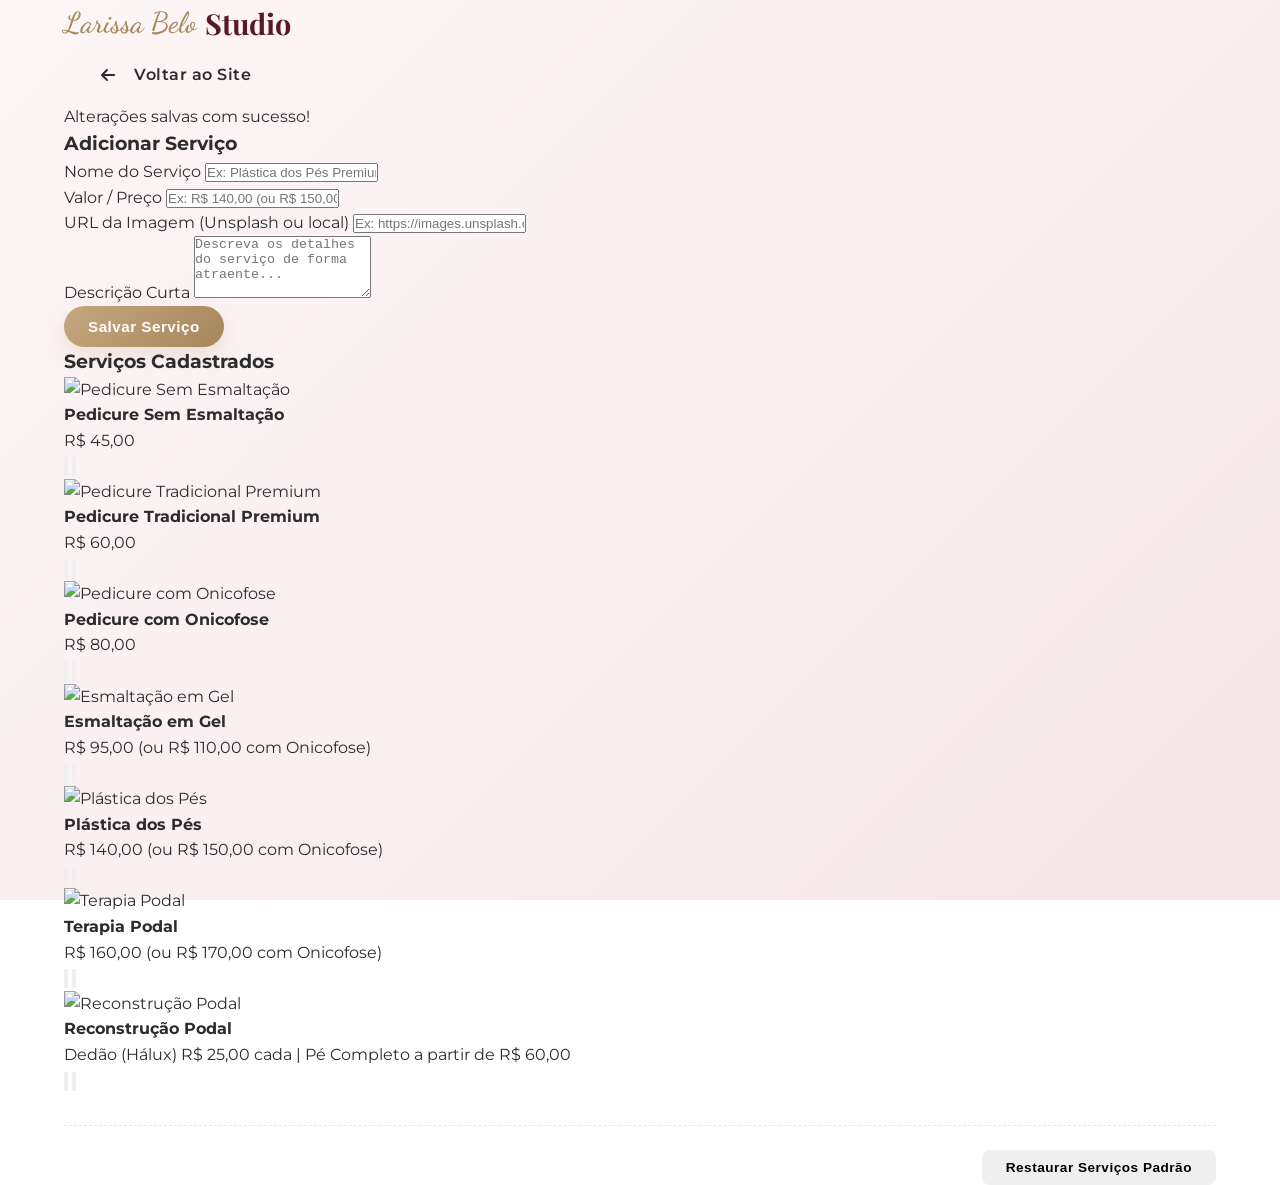
==== dashboard.html @ cc556567 "Rebranding: Change brand name from Esmalteria Janaína Barbosa to Larissa Belo Studio" ====
<!DOCTYPE html>
<html lang="pt-BR">
<head>
  <meta charset="UTF-8">
  <meta name="viewport" content="width=device-width, initial-scale=1.0">
  <title>Painel Administrativo | Larissa Belo Studio</title>
  
  <!-- CSS Link -->
  <link rel="stylesheet" href="style.css">
</head>
<body class="admin-page">

  <div class="container">
    <!-- Header Admin -->
    <header style="position: absolute; background: transparent; box-shadow: none; border: none; backdrop-filter: none;">
      <!-- Hidden logo and hamburger details since we are styling the admin-header container directly on the page grid -->
    </header>

    <div class="admin-header">
      <div class="logo" style="font-size: 1.8rem;">
        <span>Larissa Belo</span> Studio
      </div>
      <a href="index.html" class="btn btn-secondary">
        <!-- Back Icon SVG -->
        <svg xmlns="http://www.w3.org/2000/svg" viewBox="0 0 448 512" style="width: 16px; height: 16px; margin-right: 8px; fill: currentColor;">
          <path d="M9.4 233.4c-12.5 12.5-12.5 32.8 0 45.3l160 160c12.5 12.5 32.8 12.5 45.3 0s12.5-32.8 0-45.3L109.2 288H416c17.7 0 32-14.3 32-32s-14.3-32-32-32H109.2L214.6 118.6c12.5-12.5 12.5-32.8 0-45.3s-32.8-12.5-45.3 0l-160 160z"/>
        </svg>
        Voltar ao Site
      </a>
    </div>

    <!-- Alert Success Notification -->
    <div id="alertSuccess" class="alert alert-success">
      Alterações salvas com sucesso!
    </div>

    <!-- Admin Content Grid -->
    <div class="admin-grid">
      
      <!-- Left Column: Add/Edit Form -->
      <div class="admin-card">
        <h3 id="formTitle" class="admin-card-title">Adicionar Serviço</h3>
        
        <form id="serviceForm">
          <!-- Hidden ID for edit mode -->
          <input type="hidden" id="serviceId">
          
          <div class="form-group">
            <label for="serviceTitle">Nome do Serviço</label>
            <input type="text" id="serviceTitle" class="form-control" placeholder="Ex: Plástica dos Pés Premium" required>
          </div>
          
          <div class="form-group">
            <label for="servicePrice">Valor / Preço</label>
            <input type="text" id="servicePrice" class="form-control" placeholder="Ex: R$ 140,00 (ou R$ 150,00 com Onicofose)" required>
          </div>
          
          <div class="form-group">
            <label for="serviceImage">URL da Imagem (Unsplash ou local)</label>
            <input type="url" id="serviceImage" class="form-control" placeholder="Ex: https://images.unsplash.com/photo-..." required>
          </div>
          
          <div class="form-group">
            <label for="serviceDesc">Descrição Curta</label>
            <textarea id="serviceDesc" class="form-control" rows="4" placeholder="Descreva os detalhes do serviço de forma atraente..." required></textarea>
          </div>
          
          <div class="form-actions">
            <button type="submit" class="btn btn-gold" style="flex: 1; padding: 12px 24px; font-size: 0.95rem;">Salvar Serviço</button>
            <button type="button" id="btnCancelEdit" class="btn btn-secondary" style="display: none; padding: 12px 20px; font-size: 0.95rem;">Cancelar</button>
          </div>
        </form>
      </div>

      <!-- Right Column: Services List -->
      <div class="admin-card">
        <h3 class="admin-card-title">Serviços Cadastrados</h3>
        
        <div id="adminServicesList" class="services-list">
          <!-- Os itens de serviços cadastrados serão renderizados via JS -->
        </div>

        <div style="margin-top: 32px; padding-top: 24px; border-top: 1px dashed rgba(197, 168, 128, 0.3); text-align: right;">
          <button type="button" id="btnRestoreDefaults" class="btn btn-danger-outline" style="padding: 10px 24px; font-size: 0.85rem; border-radius: var(--radius-sm);">
            Restaurar Serviços Padrão
          </button>
        </div>
      </div>

    </div>
  </div>

  <!-- CRUD Control Script -->
  <script>
    // Initial Fallback Default Services
    const DEFAULT_SERVICES = [
      {
        id: "pedicure-sem-esmalte",
        title: "Pedicure Sem Esmaltação",
        desc: "Cutilagem simples, remoção cuidadosa do excesso de cutículas e higienização profunda. Ideal para quem busca um aspecto limpo, saudável e extremamente natural.",
        price: "R$ 45,00",
        image: "https://images.unsplash.com/photo-1544816155-12df9643f363?q=80&w=500&auto=format&fit=crop"
      },
      {
        id: "pedicure-tradicional",
        title: "Pedicure Tradicional Premium",
        desc: "Procedimento completo de autocuidado. Inclui cutilagem russa, detox da lâmina ungueal, polimento sutil, esmaltação perfeita e hidratação profunda.",
        price: "R$ 60,00",
        image: "https://images.unsplash.com/photo-1522337360788-8b13dee7a37e?q=80&w=500&auto=format&fit=crop"
      },
      {
        id: "pedicure-onicofose",
        title: "Pedicure com Onicofose",
        desc: "Alívio imediato para excesso de pele nas laterais das unhas, sensibilidade e dor. Cuidados profundos, higienização rigorosa, hidratação e massagem relaxante no massageador de pés (10 a 15 min). Duração de 1h40 a 2h.",
        price: "R$ 80,00",
        image: "https://images.unsplash.com/photo-1600334089648-b0d9d3028eb2?q=80&w=500&auto=format&fit=crop"
      },
      {
        id: "esmaltacao-gel",
        title: "Esmaltação em Gel",
        desc: "Esmaltação moderna com secagem em cabine LED. Proporciona brilho espelhado intenso e durabilidade incrível. Manutenção recomendada em até 30 dias.",
        price: "R$ 95,00 (ou R$ 110,00 com Onicofose)",
        image: "https://images.unsplash.com/photo-1519699047748-de8e457a634e?q=80&w=500&auto=format&fit=crop"
      },
      {
        id: "plastica-pes",
        title: "Plástica dos Pés",
        desc: "Saúde, renovação celular e alívio completo. Conta com isolamento plantar, remoção indolor de calosidades acumuladas, lixamento elétrico preciso, aplicação de parafina fria e massagem relaxante com massageador.",
        price: "R$ 140,00 (ou R$ 150,00 com Onicofose)",
        image: "https://images.unsplash.com/photo-1519699047748-de8e457a634e?q=80&w=500&auto=format&fit=crop"
      },
      {
        id: "terapia-podal",
        title: "Terapia Podal",
        desc: "Tratamento ultra-profundo ideal para pés com rachaduras, ressecamento severo ou cansaço acumulado. Aplicação de emoliente especial, lixamento, hidromassagem morna enriquecida com rosas e sais minerais, finalizado com massageador de pés.",
        price: "R$ 160,00 (ou R$ 170,00 com Onicofose)",
        image: "https://images.unsplash.com/photo-1519699047748-de8e457a634e?q=80&w=500&auto=format&fit=crop"
      },
      {
        id: "reconstrucao-podal",
        title: "Reconstrução Podal",
        desc: "Técnica restauradora de unhas com quebras profundas, deformidades ou fragilidades extremas. Utiliza tips podal de alta tecnologia ou molde F1 para reconstruir a ungueal com naturalidade. *Valor adicional ao procedimento base.*",
        price: "Dedão (Hálux) R$ 25,00 cada | Pé Completo a partir de R$ 60,00",
        image: "https://images.unsplash.com/photo-1522337360788-8b13dee7a37e?q=80&w=500&auto=format&fit=crop"
      }
    ];

    document.addEventListener('DOMContentLoaded', () => {
      const serviceForm = document.getElementById('serviceForm');
      const serviceIdInput = document.getElementById('serviceId');
      const serviceTitleInput = document.getElementById('serviceTitle');
      const servicePriceInput = document.getElementById('servicePrice');
      const serviceImageInput = document.getElementById('serviceImage');
      const serviceDescInput = document.getElementById('serviceDesc');
      const formTitle = document.getElementById('formTitle');
      const btnCancelEdit = document.getElementById('btnCancelEdit');
      const btnRestoreDefaults = document.getElementById('btnRestoreDefaults');
      const alertSuccess = document.getElementById('alertSuccess');
      const adminServicesList = document.getElementById('adminServicesList');

      // Helper function to show alert
      const showAlert = (message) => {
        alertSuccess.innerText = message;
        alertSuccess.style.display = 'block';
        setTimeout(() => {
          alertSuccess.style.display = 'none';
        }, 3000);
      };

      // Retrieve services from localStorage
      const getServices = () => {
        if (!localStorage.getItem('esmalteria_services')) {
          localStorage.setItem('esmalteria_services', JSON.stringify(DEFAULT_SERVICES));
        }
        return JSON.parse(localStorage.getItem('esmalteria_services'));
      };

      // Save services to localStorage
      const saveServices = (services) => {
        localStorage.setItem('esmalteria_services', JSON.stringify(services));
      };

      // Reset Form State
      const resetForm = () => {
        serviceForm.reset();
        serviceIdInput.value = '';
        formTitle.innerText = 'Adicionar Serviço';
        btnCancelEdit.style.display = 'none';
      };

      // Render Admin list view
      const renderServices = () => {
        const services = getServices();
        adminServicesList.innerHTML = '';

        if (services.length === 0) {
          adminServicesList.innerHTML = '<p style="text-align: center; color: var(--text-muted); font-size: 0.95rem; padding: 24px 0;">Nenhum serviço cadastrado.</p>';
          return;
        }

        services.forEach(service => {
          const item = document.createElement('div');
          item.className = 'admin-service-item';
          item.innerHTML = `
            <img src="${service.image || 'https://images.unsplash.com/photo-1519699047748-de8e457a634e?q=80&w=500&auto=format&fit=crop'}" alt="${service.title}" class="admin-service-img">
            <div class="admin-service-info">
              <h4 class="admin-service-name">${service.title}</h4>
              <p class="admin-service-price">${service.price}</p>
            </div>
            <div class="admin-service-actions">
              <button class="btn-action btn-action-edit" data-id="${service.id}" title="Editar">
                <!-- Pencil SVG Icon -->
                <svg xmlns="http://www.w3.org/2000/svg" viewBox="0 0 512 512">
                  <path d="M471.6 21.7c-21.9-21.9-57.3-21.9-79.2 0L362.3 51.7l97.9 97.9 30.1-30.1c21.9-21.9 21.9-57.3 0-79.2L471.6 21.7zm-299.2 220c-6.1 6.1-10.8 13.6-13.5 21.9l-29.6 88.8c-2.9 8.6-.6 18.1 5.8 24.6s15.9 8.7 24.6 5.8l88.8-29.6c8.2-2.7 15.7-7.4 21.9-13.5L437.7 172.3 339.7 74.3 172.4 241.7zM96 64C43 64 0 107 0 160V416c0 53 43 96 96 96H352c53 0 96-43 96-96V320c0-17.7-14.3-32-32-32s-32 14.3-32 32v96c0 17.7-14.3 32-32 32H96c-17.7 0-32-14.3-32-32V160c0-17.7 14.3-32 32-32h96c17.7 0 32-14.3 32-32s-14.3-32-32-32H96z"/>
                </svg>
              </button>
              <button class="btn-action btn-action-delete" data-id="${service.id}" title="Excluir">
                <!-- Trash SVG Icon -->
                <svg xmlns="http://www.w3.org/2000/svg" viewBox="0 0 448 512">
                  <path d="M135.2 17.7L128 32H32C14.3 32 0 46.3 0 64S14.3 96 32 96H416c17.7 0 32-14.3 32-32s-14.3-32-32-32H320l-7.2-14.3C307.4 6.8 296.3 0 284.2 0H163.8c-12.1 0-23.2 6.8-28.6 17.7zM416 128H32L53.7 462.2c1.6 25.3 22.6 45.8 47.9 45.8H346.4c25.3 0 46.3-20.5 47.9-45.8L416 128z"/>
                </svg>
              </button>
            </div>
          `;
          adminServicesList.appendChild(item);
        });

        // Attach edit button listeners
        document.querySelectorAll('.btn-action-edit').forEach(btn => {
          btn.addEventListener('click', (e) => {
            const id = btn.getAttribute('data-id');
            const services = getServices();
            const service = services.find(s => s.id === id);

            if (service) {
              serviceIdInput.value = service.id;
              serviceTitleInput.value = service.title;
              servicePriceInput.value = service.price;
              serviceImageInput.value = service.image;
              serviceDescInput.value = service.desc;

              formTitle.innerText = 'Editar Serviço';
              btnCancelEdit.style.display = 'block';
              window.scrollTo({ top: 0, behavior: 'smooth' });
            }
          });
        });

        // Attach delete button listeners
        document.querySelectorAll('.btn-action-delete').forEach(btn => {
          btn.addEventListener('click', () => {
            const id = btn.getAttribute('data-id');
            const services = getServices();
            const service = services.find(s => s.id === id);

            if (service && confirm(`Deseja realmente excluir o serviço "${service.title}"?`)) {
              const updatedServices = services.filter(s => s.id !== id);
              saveServices(updatedServices);
              renderServices();
              showAlert('Serviço excluído com sucesso!');
              resetForm();
            }
          });
        });
      };

      // Form Submission (Add or Edit)
      serviceForm.addEventListener('submit', (e) => {
        e.preventDefault();

        const id = serviceIdInput.value;
        const title = serviceTitleInput.value.trim();
        const price = servicePriceInput.value.trim();
        const image = serviceImageInput.value.trim();
        const desc = serviceDescInput.value.trim();

        const services = getServices();

        if (id) {
          // Edit Mode
          const index = services.findIndex(s => s.id === id);
          if (index !== -1) {
            services[index] = { id, title, price, image, desc };
            saveServices(services);
            showAlert('Serviço atualizado com sucesso!');
          }
        } else {
          // Add Mode
          const newId = 'service-' + Date.now();
          services.push({ id: newId, title, price, image, desc });
          saveServices(services);
          showAlert('Novo serviço adicionado com sucesso!');
        }

        resetForm();
        renderServices();
      });

      // Cancel Edit mode
      btnCancelEdit.addEventListener('click', resetForm);

      // Restore Defaults
      btnRestoreDefaults.addEventListener('click', () => {
        if (confirm('Deseja realmente restaurar os 7 serviços originais? Isso apagará as alterações personalizadas.')) {
          localStorage.setItem('esmalteria_services', JSON.stringify(DEFAULT_SERVICES));
          renderServices();
          resetForm();
          showAlert('Serviços padrão restaurados com sucesso!');
        }
      });

      // Initial Render
      renderServices();
    });
  </script>
</body>
</html>
---- style.css ----
@import url('https://fonts.googleapis.com/css2?family=Dancing+Script:wght@500;700&family=Montserrat:wght@300;400;500;600;700&family=Playfair+Display:ital,wght@0,400;0,600;0,700;1,400&display=swap');

:root {
  /* Color Palette */
  --bg-gradient: linear-gradient(135deg, #FDF6F6 0%, #FAF0F2 40%, #F5E6E8 100%);
  --bg-soft-pink: #FDF6F6;
  --bg-card: #FFFFFF;
  --accent-gold: #C5A880;
  --accent-gold-dark: #A6865A;
  --accent-gold-light: #E8DDCE;
  --text-marsala: #5A1827;
  --text-marsala-light: #7E243A;
  --text-dark: #2C2C2C;
  --text-muted: #666666;
  
  /* Font Families */
  --font-cursive: 'Dancing Script', cursive;
  --font-title: 'Playfair Display', serif;
  --font-body: 'Montserrat', sans-serif;
  
  /* Layout & Shadows */
  --shadow-light: 0 8px 32px 0 rgba(90, 24, 39, 0.04);
  --shadow-medium: 0 16px 40px 0 rgba(90, 24, 39, 0.08);
  --shadow-gold: 0 8px 20px 0 rgba(197, 168, 128, 0.25);
  --shadow-marsala: 0 8px 25px 0 rgba(90, 24, 39, 0.2);
  --border-glass: rgba(255, 255, 255, 0.4);
  --border-gold: 1px solid rgba(197, 168, 128, 0.3);
  
  /* Border Radii */
  --radius-sm: 8px;
  --radius-md: 16px;
  --radius-lg: 24px;
  --radius-full: 9999px;
  
  /* Transitions */
  --transition-smooth: all 0.4s cubic-bezier(0.25, 1, 0.5, 1);
  --transition-bounce: all 0.5s cubic-bezier(0.175, 0.885, 0.32, 1.275);
}

/* Base Styles */
* {
  margin: 0;
  padding: 0;
  box-sizing: border-box;
}

html {
  scroll-behavior: smooth;
  font-size: 16px;
}

body {
  font-family: var(--font-body);
  background: var(--bg-gradient);
  background-attachment: fixed;
  color: var(--text-dark);
  line-height: 1.6;
  overflow-x: hidden;
  position: relative;
}

/* Custom Scrollbar */
::-webkit-scrollbar {
  width: 10px;
}
::-webkit-scrollbar-track {
  background: var(--bg-soft-pink);
}
::-webkit-scrollbar-thumb {
  background: var(--accent-gold-light);
  border-radius: var(--radius-full);
  border: 2px solid var(--bg-soft-pink);
}
::-webkit-scrollbar-thumb:hover {
  background: var(--accent-gold);
}

a {
  text-decoration: none;
  color: inherit;
  transition: var(--transition-smooth);
}

img {
  max-width: 100%;
  height: auto;
  display: block;
}

/* Layout Utilities */
.container {
  width: 100%;
  max-width: 1200px;
  margin: 0 auto;
  padding: 0 24px;
}

section {
  padding: 80px 0;
  position: relative;
}

/* Section Header Styles */
.section-header {
  text-align: center;
  margin-bottom: 50px;
}

.section-subtitle {
  font-family: var(--font-cursive);
  font-size: 2rem;
  color: var(--accent-gold-dark);
  display: block;
  margin-bottom: 8px;
  font-weight: 700;
}

.section-title {
  font-family: var(--font-title);
  font-size: 2.25rem;
  color: var(--text-marsala);
  font-weight: 700;
  position: relative;
  display: inline-block;
  padding-bottom: 12px;
}

.section-title::after {
  content: '';
  position: absolute;
  bottom: 0;
  left: 50%;
  transform: translateX(-50%);
  width: 60px;
  height: 2px;
  background-color: var(--accent-gold);
}

/* Buttons */
.btn {
  display: inline-flex;
  align-items: center;
  justify-content: center;
  gap: 10px;
  padding: 16px 36px;
  border-radius: var(--radius-full);
  font-weight: 600;
  font-size: 1rem;
  letter-spacing: 0.5px;
  border: none;
  cursor: pointer;
  transition: var(--transition-bounce);
}

.btn-primary {
  background: linear-gradient(135deg, var(--text-marsala) 0%, var(--text-marsala-light) 100%);
  color: var(--white-glass);
  box-shadow: var(--shadow-marsala);
  border: 1px solid rgba(255, 255, 255, 0.1);
}

.btn-primary:hover {
  transform: translateY(-4px);
  box-shadow: 0 12px 30px rgba(90, 24, 39, 0.35);
  color: #FFFFFF;
}

.btn-primary:active {
  transform: translateY(-1px);
}

.btn-gold {
  background: linear-gradient(135deg, var(--accent-gold) 0%, var(--accent-gold-dark) 100%);
  color: #FFFFFF;
  box-shadow: var(--shadow-gold);
}

.btn-gold:hover {
  transform: translateY(-4px);
  box-shadow: 0 12px 25px rgba(197, 168, 128, 0.4);
}

.btn-gold:active {
  transform: translateY(-1px);
}

.btn svg {
  width: 20px;
  height: 20px;
  fill: currentColor;
}

/* Header & Navbar */
header {
  position: fixed;
  top: 0;
  left: 0;
  width: 100%;
  z-index: 1000;
  background: rgba(253, 246, 246, 0.8);
  backdrop-filter: blur(12px);
  -webkit-backdrop-filter: blur(12px);
  border-bottom: 1px solid rgba(255, 255, 255, 0.2);
  box-shadow: var(--shadow-light);
  transition: var(--transition-smooth);
}

header.scrolled {
  padding: 12px 0;
  background: rgba(253, 246, 246, 0.95);
}

.nav-wrapper {
  display: flex;
  justify-content: space-between;
  align-items: center;
  height: 80px;
  transition: var(--transition-smooth);
}

header.scrolled .nav-wrapper {
  height: 60px;
}

.logo {
  font-family: var(--font-title);
  font-size: 1.5rem;
  font-weight: 700;
  color: var(--text-marsala);
  display: flex;
  align-items: center;
  gap: 8px;
}

.logo span {
  font-family: var(--font-cursive);
  color: var(--accent-gold-dark);
  font-size: 1.8rem;
  font-weight: 500;
}

.nav-links {
  display: flex;
  gap: 32px;
  list-style: none;
}

.nav-links a {
  font-size: 0.95rem;
  font-weight: 500;
  color: var(--text-dark);
  position: relative;
  padding: 8px 0;
}

.nav-links a::after {
  content: '';
  position: absolute;
  bottom: 0;
  left: 0;
  width: 0;
  height: 2px;
  background-color: var(--accent-gold);
  transition: var(--transition-smooth);
}

.nav-links a:hover {
  color: var(--text-marsala);
}

.nav-links a:hover::after {
  width: 100%;
}

.menu-toggle {
  display: none;
  background: none;
  border: none;
  cursor: pointer;
  padding: 8px;
}

.menu-toggle span {
  display: block;
  width: 25px;
  height: 3px;
  background-color: var(--text-marsala);
  margin: 5px 0;
  transition: var(--transition-smooth);
  border-radius: 3px;
}

/* Hero Section */
.hero {
  padding: 160px 0 100px 0;
  min-height: 100vh;
  display: flex;
  align-items: center;
  background: radial-gradient(circle at 10% 20%, rgba(253, 246, 246, 0.4) 0%, rgba(245, 230, 232, 0.2) 90%);
}

.hero-grid {
  display: grid;
  grid-template-columns: 1.2fr 0.8fr;
  gap: 48px;
  align-items: center;
}

.hero-content {
  z-index: 2;
}

.hero-welcome {
  font-family: var(--font-cursive);
  font-size: 2.2rem;
  color: var(--accent-gold-dark);
  margin-bottom: 12px;
  display: block;
  animation: fadeInDown 1s ease;
}

.hero-title {
  font-family: var(--font-title);
  font-size: 3rem;
  line-height: 1.2;
  color: var(--text-marsala);
  margin-bottom: 24px;
  font-weight: 700;
  animation: fadeInLeft 1s ease 0.2s both;
}

.hero-subtitle {
  font-size: 1.15rem;
  color: var(--text-dark);
  margin-bottom: 40px;
  max-width: 550px;
  font-weight: 400;
  line-height: 1.7;
  animation: fadeInLeft 1s ease 0.4s both;
}

.hero-cta {
  display: flex;
  align-items: center;
  gap: 16px;
  animation: fadeInUp 1s ease 0.6s both;
}

.hero-image-wrapper {
  position: relative;
  display: flex;
  justify-content: center;
  animation: fadeInRight 1.2s ease 0.4s both;
}

.hero-image-frame {
  position: relative;
  width: 320px;
  height: 420px;
  border-radius: 160px 160px 24px 24px;
  padding: 12px;
  background: linear-gradient(135deg, var(--accent-gold-light) 0%, var(--accent-gold) 100%);
  box-shadow: var(--shadow-medium);
  z-index: 1;
}

.hero-image-frame::before {
  content: '';
  position: absolute;
  top: -12px;
  left: -12px;
  right: -12px;
  bottom: -12px;
  border: 1px solid var(--accent-gold);
  border-radius: 172px 172px 36px 36px;
  opacity: 0.5;
  pointer-events: none;
}

.hero-image-frame img {
  width: 100%;
  height: 100%;
  object-fit: cover;
  border-radius: 148px 148px 16px 16px;
}

.hero-badge {
  position: absolute;
  bottom: 30px;
  left: -30px;
  background: var(--white-glass);
  backdrop-filter: blur(8px);
  -webkit-backdrop-filter: blur(8px);
  border: var(--border-gold);
  padding: 16px 24px;
  border-radius: var(--radius-md);
  box-shadow: var(--shadow-light);
  display: flex;
  align-items: center;
  gap: 12px;
  z-index: 2;
}

.hero-badge-icon {
  background: var(--text-marsala);
  width: 40px;
  height: 40px;
  border-radius: 50%;
  display: flex;
  align-items: center;
  justify-content: center;
  color: #FFFFFF;
}

.hero-badge-icon svg {
  width: 20px;
  height: 20px;
  fill: currentColor;
}

.hero-badge-text h4 {
  font-family: var(--font-title);
  color: var(--text-marsala);
  font-size: 1rem;
}

.hero-badge-text p {
  font-size: 0.8rem;
  color: var(--text-muted);
}

/* Sobre Mim */
.about {
  background: linear-gradient(to bottom, transparent, rgba(250, 240, 242, 0.4), transparent);
}

.about-grid {
  display: grid;
  grid-template-columns: 0.9fr 1.1fr;
  gap: 60px;
  align-items: center;
}

.about-image-wrapper {
  position: relative;
  display: flex;
  justify-content: center;
}

.about-image-frame {
  width: 320px;
  height: 420px;
  position: relative;
  border-radius: var(--radius-md);
  overflow: hidden;
  box-shadow: var(--shadow-medium);
}

.about-image-frame img {
  width: 100%;
  height: 100%;
  object-fit: cover;
}

.about-image-border {
  position: absolute;
  top: 20px;
  left: -20px;
  width: 320px;
  height: 420px;
  border: 2px solid var(--accent-gold);
  border-radius: var(--radius-md);
  z-index: -1;
  pointer-events: none;
  transition: var(--transition-smooth);
}

.about-image-wrapper:hover .about-image-border {
  transform: translate(8px, -8px);
}

.about-title {
  font-family: var(--font-title);
  font-size: 2.25rem;
  color: var(--text-marsala);
  margin-bottom: 24px;
}

.about-text {
  font-size: 1.05rem;
  line-height: 1.8;
  color: var(--text-dark);
  margin-bottom: 30px;
}

.about-highlights {
  display: grid;
  grid-template-columns: 1fr 1fr;
  gap: 20px;
}

.about-hl-item {
  display: flex;
  align-items: center;
  gap: 12px;
}

.about-hl-icon {
  width: 44px;
  height: 44px;
  border-radius: 50%;
  background: var(--bg-soft-pink);
  border: var(--border-gold);
  display: flex;
  align-items: center;
  justify-content: center;
  color: var(--text-marsala);
}

.about-hl-icon svg {
  width: 20px;
  height: 20px;
  fill: currentColor;
}

.about-hl-text h4 {
  font-size: 0.95rem;
  font-weight: 600;
  color: var(--text-dark);
}

.about-hl-text p {
  font-size: 0.8rem;
  color: var(--text-muted);
}

/* Differential (Detox) */
.differential {
  padding: 60px 0;
}

.detox-banner {
  background: linear-gradient(135deg, #FAF0F2 0%, #FFFFFF 100%);
  border-radius: var(--radius-lg);
  border: var(--border-gold);
  box-shadow: var(--shadow-medium);
  padding: 60px 80px;
  display: grid;
  grid-template-columns: 1.2fr 0.8fr;
  gap: 40px;
  align-items: center;
  position: relative;
  overflow: hidden;
}

.detox-banner::before {
  content: '';
  position: absolute;
  top: -50%;
  right: -20%;
  width: 300px;
  height: 300px;
  border-radius: 50%;
  background: radial-gradient(circle, rgba(197, 168, 128, 0.15) 0%, transparent 70%);
  pointer-events: none;
}

.detox-badge {
  background: linear-gradient(135deg, var(--text-marsala) 0%, var(--text-marsala-light) 100%);
  color: #FFFFFF;
  padding: 8px 16px;
  border-radius: var(--radius-full);
  font-size: 0.8rem;
  font-weight: 700;
  text-transform: uppercase;
  letter-spacing: 1px;
  display: inline-block;
  margin-bottom: 20px;
  box-shadow: 0 4px 10px rgba(90, 24, 39, 0.15);
}

.detox-title {
  font-family: var(--font-title);
  font-size: 2.5rem;
  color: var(--text-marsala);
  margin-bottom: 16px;
  font-weight: 700;
}

.detox-desc {
  font-size: 1.1rem;
  line-height: 1.8;
  color: var(--text-dark);
}

.detox-benefits {
  list-style: none;
  display: flex;
  flex-direction: column;
  gap: 16px;
}

.detox-benefits li {
  display: flex;
  align-items: center;
  gap: 12px;
  font-size: 1rem;
  font-weight: 500;
  color: var(--text-dark);
}

.detox-benefits li svg {
  width: 20px;
  height: 20px;
  fill: var(--accent-gold-dark);
  flex-shrink: 0;
}

/* Services Section */
.services {
  background: linear-gradient(to bottom, transparent, rgba(250, 240, 242, 0.6), transparent);
}

.services-grid {
  display: grid;
  grid-template-columns: repeat(auto-fill, minmax(320px, 1fr));
  gap: 32px;
}

.service-card {
  background: var(--bg-card);
  border-radius: var(--radius-md);
  border: var(--border-gold);
  overflow: hidden;
  box-shadow: var(--shadow-light);
  transition: var(--transition-bounce);
  display: flex;
  flex-direction: column;
  height: 100%;
}

.service-card:hover {
  transform: translateY(-8px);
  box-shadow: var(--shadow-medium);
  border-color: var(--accent-gold);
}

.service-image {
  height: 220px;
  overflow: hidden;
  position: relative;
}

.service-image img {
  width: 100%;
  height: 100%;
  object-fit: cover;
  transition: var(--transition-smooth);
}

.service-card:hover .service-image img {
  transform: scale(1.08);
}

.service-content {
  padding: 24px;
  display: flex;
  flex-direction: column;
  flex-grow: 1;
}

.service-title {
  font-family: var(--font-title);
  font-size: 1.35rem;
  color: var(--text-marsala);
  margin-bottom: 12px;
  font-weight: 600;
}

.service-desc {
  font-size: 0.9rem;
  color: var(--text-muted);
  line-height: 1.6;
  margin-bottom: 24px;
  flex-grow: 1;
}

.service-price-row {
  display: flex;
  justify-content: space-between;
  align-items: center;
  border-top: 1px dashed rgba(197, 168, 128, 0.3);
  padding-top: 16px;
  margin-top: auto;
}

.service-price-label {
  font-size: 0.8rem;
  text-transform: uppercase;
  color: var(--text-muted);
  font-weight: 600;
  letter-spacing: 0.5px;
}

.service-price {
  font-family: var(--font-title);
  font-size: 1.5rem;
  color: var(--text-marsala);
  font-weight: 700;
}

/* Rules Section */
.rules {
  background: var(--bg-soft-pink);
}

.rules-wrapper {
  background: var(--bg-card);
  border-radius: var(--radius-lg);
  border: var(--border-gold);
  box-shadow: var(--shadow-medium);
  padding: 48px;
}

.rules-grid {
  display: grid;
  grid-template-columns: repeat(auto-fit, minmax(280px, 1fr));
  gap: 32px;
}

.rule-item {
  display: flex;
  gap: 16px;
  align-items: flex-start;
  padding: 16px;
  border-radius: var(--radius-sm);
  transition: var(--transition-smooth);
}

.rule-item:hover {
  background: rgba(250, 240, 242, 0.5);
}

.rule-icon {
  width: 48px;
  height: 48px;
  border-radius: 50%;
  background: rgba(90, 24, 39, 0.06);
  color: var(--text-marsala);
  display: flex;
  align-items: center;
  justify-content: center;
  flex-shrink: 0;
}

.rule-icon svg {
  width: 24px;
  height: 24px;
  fill: currentColor;
}

.rule-text h4 {
  font-family: var(--font-title);
  font-size: 1.15rem;
  color: var(--text-marsala);
  margin-bottom: 8px;
  font-weight: 600;
}

.rule-text p {
  font-size: 0.9rem;
  color: var(--text-muted);
  line-height: 1.6;
}

/* FAQ Section */
.faq {
  padding: 80px 0;
}

.faq-wrapper {
  max-width: 800px;
  margin: 0 auto;
  display: flex;
  flex-direction: column;
  gap: 16px;
}

.faq-item {
  background: var(--bg-card);
  border-radius: var(--radius-md);
  border: var(--border-gold);
  box-shadow: var(--shadow-light);
  overflow: hidden;
  transition: var(--transition-smooth);
}

.faq-header {
  padding: 24px;
  display: flex;
  justify-content: space-between;
  align-items: center;
  cursor: pointer;
  user-select: none;
}

.faq-header h4 {
  font-family: var(--font-title);
  font-size: 1.15rem;
  color: var(--text-marsala);
  font-weight: 600;
}

.faq-toggle-icon {
  width: 32px;
  height: 32px;
  border-radius: 50%;
  background: var(--bg-soft-pink);
  color: var(--text-marsala);
  display: flex;
  align-items: center;
  justify-content: center;
  transition: var(--transition-smooth);
}

.faq-toggle-icon svg {
  width: 16px;
  height: 16px;
  fill: currentColor;
  transform: rotate(0deg);
  transition: var(--transition-smooth);
}

.faq-item.active {
  border-color: var(--accent-gold);
  box-shadow: var(--shadow-medium);
}

.faq-item.active .faq-toggle-icon {
  background: var(--text-marsala);
  color: #FFFFFF;
}

.faq-item.active .faq-toggle-icon svg {
  transform: rotate(180deg);
}

.faq-content {
  max-height: 0;
  opacity: 0;
  overflow: hidden;
  transition: max-height 0.4s ease-out, opacity 0.3s ease;
  padding: 0 24px;
}

.faq-item.active .faq-content {
  max-height: 500px; /* arbitrary high value for smooth animation */
  opacity: 1;
  padding-bottom: 24px;
}

.faq-content p {
  font-size: 0.95rem;
  color: var(--text-dark);
  line-height: 1.7;
  border-top: 1px dashed rgba(197, 168, 128, 0.25);
  padding-top: 16px;
}

/* Footer Section */
footer {
  background: linear-gradient(to bottom, #FAF0F2 0%, #F5E6E8 100%);
  padding: 80px 0 40px 0;
  border-top: var(--border-gold);
}

.footer-content {
  text-align: center;
  max-width: 600px;
  margin: 0 auto;
}

.footer-logo {
  font-family: var(--font-title);
  font-size: 2rem;
  font-weight: 700;
  color: var(--text-marsala);
  margin-bottom: 16px;
}

.footer-logo span {
  font-family: var(--font-cursive);
  color: var(--accent-gold-dark);
  font-size: 2.2rem;
}

.footer-quote {
  font-family: var(--font-cursive);
  font-size: 1.8rem;
  color: var(--text-marsala);
  font-weight: 500;
  margin-bottom: 32px;
}

.footer-cta-wrapper {
  margin-bottom: 48px;
}

.footer-cta-wrapper .btn {
  font-size: 1.1rem;
  padding: 18px 48px;
}

.footer-socials {
  display: flex;
  justify-content: center;
  gap: 20px;
  margin-bottom: 40px;
}

.social-link {
  width: 48px;
  height: 48px;
  border-radius: 50%;
  background: #FFFFFF;
  border: var(--border-gold);
  color: var(--text-marsala);
  display: flex;
  align-items: center;
  justify-content: center;
  box-shadow: var(--shadow-light);
  transition: var(--transition-bounce);
}

.social-link:hover {
  background: var(--text-marsala);
  color: #FFFFFF;
  transform: translateY(-4px);
  box-shadow: var(--shadow-marsala);
}

.social-link svg {
  width: 20px;
  height: 20px;
  fill: currentColor;
}

.footer-info {
  font-size: 0.85rem;
  color: var(--text-muted);
  display: flex;
  flex-direction: column;
  gap: 8px;
  border-top: 1px solid rgba(197, 168, 128, 0.25);
  padding-top: 32px;
}

/* Floating WhatsApp Button */
.whatsapp-float {
  position: fixed;
  bottom: 32px;
  right: 32px;
  background-color: #25D366;
  color: #FFFFFF;
  width: 60px;
  height: 60px;
  border-radius: 50%;
  display: flex;
  align-items: center;
  justify-content: center;
  box-shadow: 0 8px 30px rgba(37, 211, 102, 0.4);
  z-index: 999;
  transition: var(--transition-bounce);
  animation: pulse-green 2s infinite;
}

.whatsapp-float:hover {
  transform: scale(1.1) translateY(-4px);
  background-color: #20BA5A;
}

.whatsapp-float svg {
  width: 32px;
  height: 32px;
  fill: currentColor;
}

/* Scroll Reveal Animations */
.reveal {
  opacity: 0;
  transform: translateY(30px);
  transition: opacity 0.8s ease, transform 0.8s ease;
}

.reveal.active {
  opacity: 1;
  transform: translateY(0);
}

.delay-1 { transition-delay: 0.15s; }
.delay-2 { transition-delay: 0.3s; }
.delay-3 { transition-delay: 0.45s; }

/* Keyframe Animations */
@keyframes pulse-green {
  0% {
    box-shadow: 0 0 0 0 rgba(37, 211, 102, 0.7);
  }
  70% {
    box-shadow: 0 0 0 15px rgba(37, 211, 102, 0);
  }
  100% {
    box-shadow: 0 0 0 0 rgba(37, 211, 102, 0);
  }
}

@keyframes fadeInDown {
  from {
    opacity: 0;
    transform: translateY(-20px);
  }
  to {
    opacity: 1;
    transform: translateY(0);
  }
}

@keyframes fadeInLeft {
  from {
    opacity: 0;
    transform: translateX(-40px);
  }
  to {
    opacity: 1;
    transform: translateX(0);
  }
}

@keyframes fadeInRight {
  from {
    opacity: 0;
    transform: translateX(40px);
  }
  to {
    opacity: 1;
    transform: translateX(0);
  }
}

@keyframes fadeInUp {
  from {
    opacity: 0;
    transform: translateY(30px);
  }
  to {
    opacity: 1;
    transform: translateY(0);
  }
}

/* Mobile-First Responsive Styles (Media Queries) */

@media (max-width: 992px) {
  html {
    font-size: 15px;
  }
  
  .hero-grid {
    grid-template-columns: 1fr;
    gap: 40px;
    text-align: center;
  }
  
  .hero-content {
    display: flex;
    flex-direction: column;
    align-items: center;
  }
  
  .hero-subtitle {
    margin-left: auto;
    margin-right: auto;
  }
  
  .hero-cta {
    justify-content: center;
  }
  
  .hero-image-wrapper {
    order: -1;
  }
  
  .about-grid {
    grid-template-columns: 1fr;
    gap: 40px;
  }
  
  .about-image-wrapper {
    order: -1;
    margin-bottom: 20px;
  }
  
  .detox-banner {
    grid-template-columns: 1fr;
    padding: 40px;
    text-align: center;
  }
  
  .detox-benefits {
    align-items: center;
  }
}

@media (max-width: 768px) {
  section {
    padding: 60px 0;
  }
  
  .menu-toggle {
    display: block;
  }
  
  .nav-links {
    position: fixed;
    top: 80px;
    left: -100%;
    width: 100%;
    height: calc(100vh - 80px);
    background: rgba(253, 246, 246, 0.98);
    backdrop-filter: blur(16px);
    flex-direction: column;
    align-items: center;
    padding-top: 60px;
    gap: 40px;
    transition: var(--transition-smooth);
    z-index: 999;
    box-shadow: var(--shadow-medium);
  }
  
  header.scrolled .nav-links {
    top: 60px;
    height: calc(100vh - 60px);
  }
  
  .nav-links.active {
    left: 0;
  }
  
  /* Menu Hamburger Animation */
  .menu-toggle.active span:nth-child(1) {
    transform: rotate(-45deg) translate(-5px, 6px);
  }
  
  .menu-toggle.active span:nth-child(2) {
    opacity: 0;
  }
  
  .menu-toggle.active span:nth-child(3) {
    transform: rotate(45deg) translate(-5px, -6px);
  }
  
  .hero {
    padding-top: 120px;
  }
  
  .hero-title {
    font-size: 2.2rem;
  }
  
  .detox-title {
    font-size: 2rem;
  }
  
  .rules-wrapper {
    padding: 24px;
  }
  
  .whatsapp-float {
    bottom: 24px;
    right: 24px;
    width: 50px;
    height: 50px;
  }
  
  .whatsapp-float svg {
    width: 26px;
    height: 26px;
  }
}

@media (max-width: 480px) {
  .hero-cta {
    flex-direction: column;
    width: 100%;
    gap: 16px;
  }
  
  .hero-cta .btn {
    width: 100%;
  }
  
  .hero-image-frame,
  .about-image-frame,
  .about-image-border {
    width: 260px;
    height: 340px;
  }
  
  .hero-image-frame {
    border-radius: 130px 130px 16px 16px;
  }
  
  .hero-image-frame img {
    border-radius: 118px 118px 8px 8px;
  }
  
  .hero-badge {
    left: -10px;
    bottom: 10px;
    padding: 10px 16px;
  }
  
  .about-highlights {
    grid-template-columns: 1fr;
  }
}
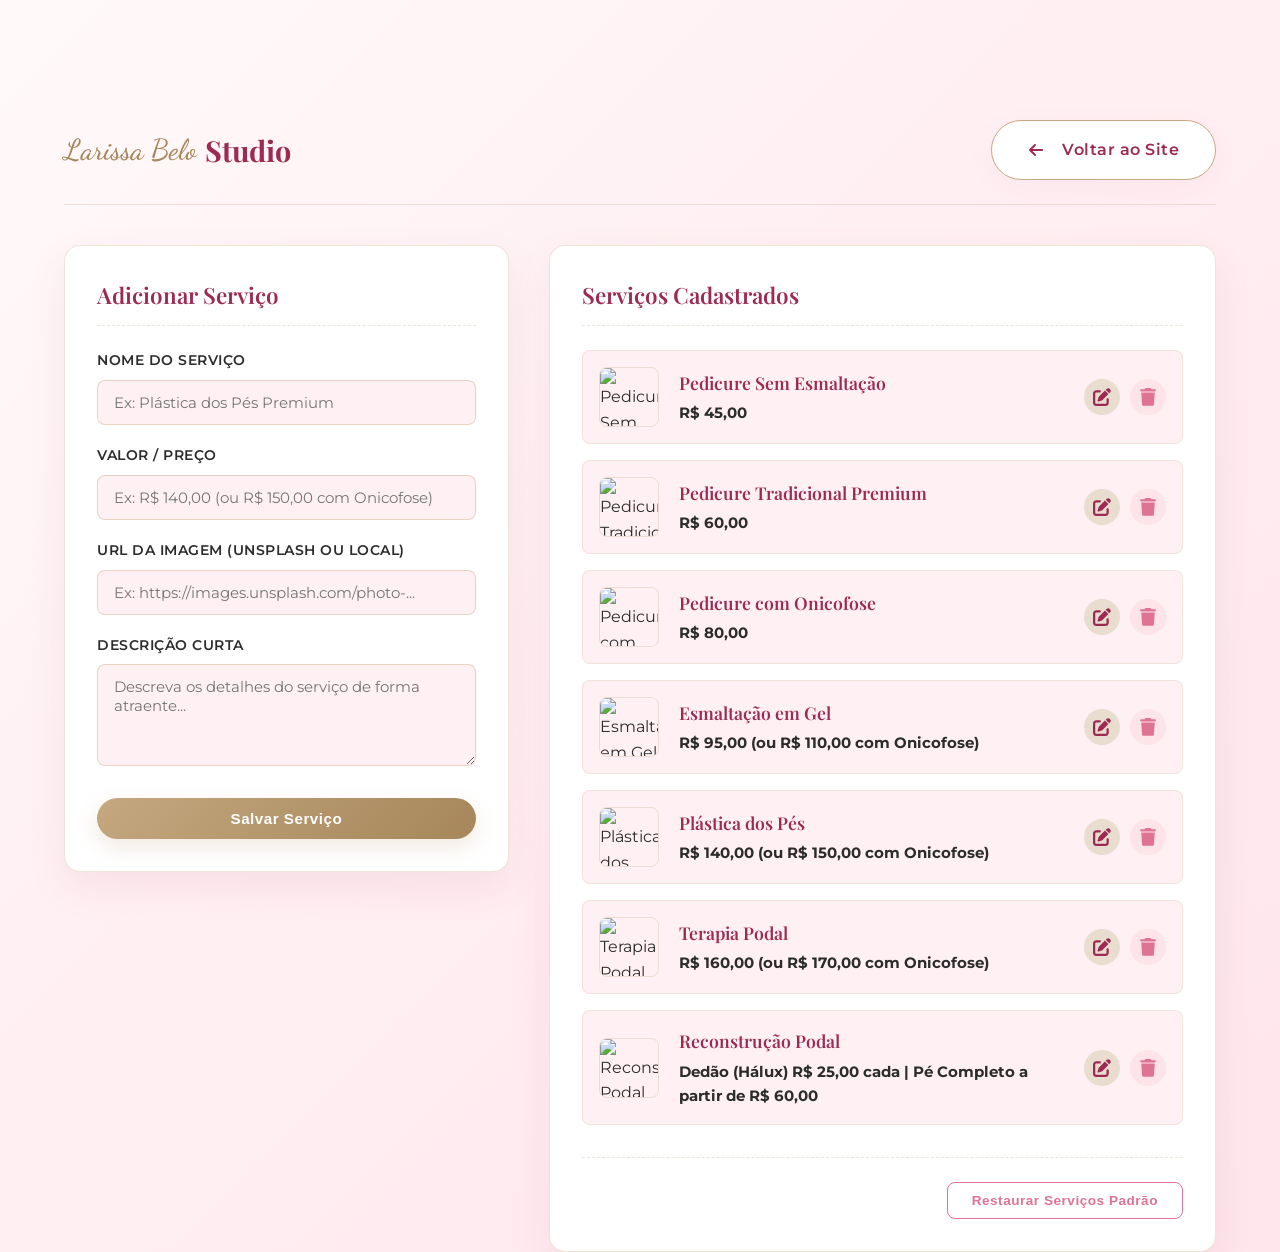
==== commit e8d6267c: "Style & Rebranding: Shifted palette to soft rose pink/gold, corrected global headings typography, an" ====
--- a/dashboard.html
+++ b/dashboard.html
@@ -169,15 +169,15 @@
 
       // Retrieve services from localStorage
       const getServices = () => {
-        if (!localStorage.getItem('esmalteria_services')) {
-          localStorage.setItem('esmalteria_services', JSON.stringify(DEFAULT_SERVICES));
+        if (!localStorage.getItem('larissabelo_services_v4')) {
+          localStorage.setItem('larissabelo_services_v4', JSON.stringify(DEFAULT_SERVICES));
         }
-        return JSON.parse(localStorage.getItem('esmalteria_services'));
+        return JSON.parse(localStorage.getItem('larissabelo_services_v4'));
       };
 
       // Save services to localStorage
       const saveServices = (services) => {
-        localStorage.setItem('esmalteria_services', JSON.stringify(services));
+        localStorage.setItem('larissabelo_services_v4', JSON.stringify(services));
       };
 
       // Reset Form State
@@ -302,7 +302,7 @@
       // Restore Defaults
       btnRestoreDefaults.addEventListener('click', () => {
         if (confirm('Deseja realmente restaurar os 7 serviços originais? Isso apagará as alterações personalizadas.')) {
-          localStorage.setItem('esmalteria_services', JSON.stringify(DEFAULT_SERVICES));
+          localStorage.setItem('larissabelo_services_v4', JSON.stringify(DEFAULT_SERVICES));
           renderServices();
           resetForm();
           showAlert('Serviços padrão restaurados com sucesso!');
--- a/style.css
+++ b/style.css
@@ -2,14 +2,14 @@
 
 :root {
   /* Color Palette */
-  --bg-gradient: linear-gradient(135deg, #FDF6F6 0%, #FAF0F2 40%, #F5E6E8 100%);
-  --bg-soft-pink: #FDF6F6;
+  --bg-gradient: linear-gradient(135deg, #FFF9FA 0%, #FFF0F3 40%, #FFE5EC 100%);
+  --bg-soft-pink: #FFF0F3;
   --bg-card: #FFFFFF;
   --accent-gold: #C5A880;
   --accent-gold-dark: #A6865A;
   --accent-gold-light: #E8DDCE;
-  --text-marsala: #5A1827;
-  --text-marsala-light: #7E243A;
+  --text-marsala: #9C2A53; /* Deep luxury rose-berry */
+  --text-marsala-light: #DF7394; /* Soft rose pink */
   --text-dark: #2C2C2C;
   --text-muted: #666666;
   
@@ -19,10 +19,10 @@
   --font-body: 'Montserrat', sans-serif;
   
   /* Layout & Shadows */
-  --shadow-light: 0 8px 32px 0 rgba(90, 24, 39, 0.04);
-  --shadow-medium: 0 16px 40px 0 rgba(90, 24, 39, 0.08);
+  --shadow-light: 0 8px 32px 0 rgba(156, 42, 83, 0.04);
+  --shadow-medium: 0 16px 40px 0 rgba(156, 42, 83, 0.08);
   --shadow-gold: 0 8px 20px 0 rgba(197, 168, 128, 0.25);
-  --shadow-marsala: 0 8px 25px 0 rgba(90, 24, 39, 0.2);
+  --shadow-marsala: 0 8px 25px 0 rgba(156, 42, 83, 0.2);
   --border-glass: rgba(255, 255, 255, 0.4);
   --border-gold: 1px solid rgba(197, 168, 128, 0.3);
   
@@ -57,6 +57,10 @@
   line-height: 1.6;
   overflow-x: hidden;
   position: relative;
+}
+
+h1, h2, h3, h4, h5, h6 {
+  font-family: var(--font-title);
 }
 
 /* Custom Scrollbar */
@@ -150,19 +154,20 @@
   border: none;
   cursor: pointer;
   transition: var(--transition-bounce);
+  color: #FFFFFF !important;
 }
 
 .btn-primary {
   background: linear-gradient(135deg, var(--text-marsala) 0%, var(--text-marsala-light) 100%);
-  color: var(--white-glass);
+  color: #FFFFFF !important;
   box-shadow: var(--shadow-marsala);
   border: 1px solid rgba(255, 255, 255, 0.1);
 }
 
 .btn-primary:hover {
   transform: translateY(-4px);
-  box-shadow: 0 12px 30px rgba(90, 24, 39, 0.35);
-  color: #FFFFFF;
+  box-shadow: 0 12px 30px rgba(138, 37, 66, 0.35);
+  color: #FFFFFF !important;
 }
 
 .btn-primary:active {
@@ -171,7 +176,7 @@
 
 .btn-gold {
   background: linear-gradient(135deg, var(--accent-gold) 0%, var(--accent-gold-dark) 100%);
-  color: #FFFFFF;
+  color: #FFFFFF !important;
   box-shadow: var(--shadow-gold);
 }
 
@@ -241,11 +246,12 @@
 
 .nav-links {
   display: flex;
+  align-items: center;
   gap: 32px;
   list-style: none;
 }
 
-.nav-links a {
+.nav-links a:not(.btn) {
   font-size: 0.95rem;
   font-weight: 500;
   color: var(--text-dark);
@@ -253,7 +259,7 @@
   padding: 8px 0;
 }
 
-.nav-links a::after {
+.nav-links a:not(.btn)::after {
   content: '';
   position: absolute;
   bottom: 0;
@@ -264,11 +270,11 @@
   transition: var(--transition-smooth);
 }
 
-.nav-links a:hover {
-  color: var(--text-marsala);
-}
-
-.nav-links a:hover::after {
+.nav-links a:not(.btn):hover {
+  color: var(--text-marsala);
+}
+
+.nav-links a:not(.btn):hover::after {
   width: 100%;
 }
 
@@ -576,7 +582,7 @@
   letter-spacing: 1px;
   display: inline-block;
   margin-bottom: 20px;
-  box-shadow: 0 4px 10px rgba(90, 24, 39, 0.15);
+  box-shadow: 0 4px 10px rgba(138, 37, 66, 0.15);
 }
 
 .detox-title {
@@ -745,7 +751,7 @@
   width: 48px;
   height: 48px;
   border-radius: 50%;
-  background: rgba(90, 24, 39, 0.06);
+  background: rgba(138, 37, 66, 0.06);
   color: var(--text-marsala);
   display: flex;
   align-items: center;
@@ -1224,3 +1230,241 @@
     grid-template-columns: 1fr;
   }
 }
+
+/* ==========================================================================
+   Dashboard / Admin styles
+   ========================================================================== */
+.admin-page {
+  padding-top: 120px;
+  min-height: 100vh;
+  background: var(--bg-gradient);
+}
+
+.admin-header {
+  display: flex;
+  justify-content: space-between;
+  align-items: center;
+  margin-bottom: 40px;
+  border-bottom: var(--border-gold);
+  padding-bottom: 24px;
+  flex-wrap: wrap;
+  gap: 20px;
+}
+
+.admin-title {
+  font-family: var(--font-title);
+  color: var(--text-marsala);
+  font-size: 2rem;
+  font-weight: 700;
+}
+
+.admin-grid {
+  display: grid;
+  grid-template-columns: 1fr 1.5fr;
+  gap: 40px;
+  align-items: start;
+}
+
+@media (max-width: 992px) {
+  .admin-grid {
+    grid-template-columns: 1fr;
+  }
+}
+
+.admin-card {
+  background: var(--bg-card);
+  border-radius: var(--radius-md);
+  border: var(--border-gold);
+  box-shadow: var(--shadow-medium);
+  padding: 32px;
+}
+
+.admin-card-title {
+  font-family: var(--font-title);
+  color: var(--text-marsala);
+  font-size: 1.4rem;
+  margin-bottom: 24px;
+  font-weight: 600;
+  border-bottom: 1px dashed rgba(197, 168, 128, 0.3);
+  padding-bottom: 12px;
+}
+
+/* Form Styles */
+.form-group {
+  margin-bottom: 20px;
+}
+
+.form-group label {
+  display: block;
+  font-size: 0.85rem;
+  font-weight: 600;
+  color: var(--text-dark);
+  margin-bottom: 8px;
+  text-transform: uppercase;
+  letter-spacing: 0.5px;
+}
+
+.form-control {
+  width: 100%;
+  padding: 12px 16px;
+  border-radius: var(--radius-sm);
+  border: 1px solid rgba(197, 168, 128, 0.4);
+  font-family: var(--font-body);
+  font-size: 0.95rem;
+  background-color: var(--bg-soft-pink);
+  color: var(--text-dark);
+  transition: var(--transition-smooth);
+}
+
+.form-control:focus {
+  outline: none;
+  border-color: var(--accent-gold-dark);
+  background-color: #FFFFFF;
+  box-shadow: 0 0 0 4px rgba(197, 168, 128, 0.15);
+}
+
+textarea.form-control {
+  resize: vertical;
+  min-height: 100px;
+}
+
+.form-actions {
+  display: flex;
+  gap: 16px;
+  margin-top: 24px;
+}
+
+.btn-secondary {
+  background: #FFFFFF;
+  color: var(--text-marsala) !important;
+  border: 1px solid var(--accent-gold);
+  box-shadow: var(--shadow-light);
+}
+
+.btn-secondary:hover {
+  background: var(--bg-soft-pink);
+  transform: translateY(-2px);
+}
+
+.btn-danger-outline {
+  background: transparent;
+  color: var(--text-marsala-light) !important;
+  border: 1px solid var(--text-marsala-light);
+}
+
+.btn-danger-outline:hover {
+  background: rgba(223, 115, 148, 0.05);
+  transform: translateY(-2px);
+}
+
+/* Admin Table / List */
+.services-list {
+  display: flex;
+  flex-direction: column;
+  gap: 16px;
+}
+
+.admin-service-item {
+  display: flex;
+  align-items: center;
+  gap: 20px;
+  background: var(--bg-soft-pink);
+  border: 1px solid rgba(197, 168, 128, 0.2);
+  border-radius: var(--radius-sm);
+  padding: 16px;
+  transition: var(--transition-smooth);
+}
+
+.admin-service-item:hover {
+  border-color: var(--accent-gold);
+  background: #FFFFFF;
+  box-shadow: var(--shadow-light);
+}
+
+.admin-service-img {
+  width: 60px;
+  height: 60px;
+  border-radius: var(--radius-sm);
+  object-fit: cover;
+  border: var(--border-gold);
+}
+
+.admin-service-info {
+  flex-grow: 1;
+}
+
+.admin-service-name {
+  font-family: var(--font-title);
+  font-size: 1.1rem;
+  color: var(--text-marsala);
+  font-weight: 600;
+  margin-bottom: 4px;
+}
+
+.admin-service-price {
+  font-weight: 700;
+  color: var(--text-dark);
+  font-size: 0.95rem;
+}
+
+.admin-service-actions {
+  display: flex;
+  gap: 10px;
+}
+
+.btn-action {
+  width: 36px;
+  height: 36px;
+  border-radius: 50%;
+  display: flex;
+  align-items: center;
+  justify-content: center;
+  border: none;
+  cursor: pointer;
+  transition: var(--transition-bounce);
+}
+
+.btn-action-edit {
+  background-color: var(--accent-gold-light);
+  color: var(--text-marsala);
+}
+
+.btn-action-edit:hover {
+  background-color: var(--accent-gold);
+  color: #FFFFFF;
+  transform: scale(1.1);
+}
+
+.btn-action-delete {
+  background-color: rgba(223, 115, 148, 0.1);
+  color: var(--text-marsala-light);
+}
+
+.btn-action-delete:hover {
+  background-color: var(--text-marsala-light);
+  color: #FFFFFF;
+  transform: scale(1.1);
+}
+
+.btn-action svg {
+  width: 18px;
+  height: 18px;
+  fill: currentColor;
+}
+
+/* Notifications */
+.alert {
+  padding: 12px 20px;
+  border-radius: var(--radius-sm);
+  margin-bottom: 24px;
+  font-weight: 500;
+  font-size: 0.9rem;
+  display: none;
+  animation: fadeInDown 0.4s ease;
+}
+
+.alert-success {
+  background-color: rgba(37, 211, 102, 0.1);
+  color: #20BA5A;
+  border: 1px solid rgba(37, 211, 102, 0.2);
+}
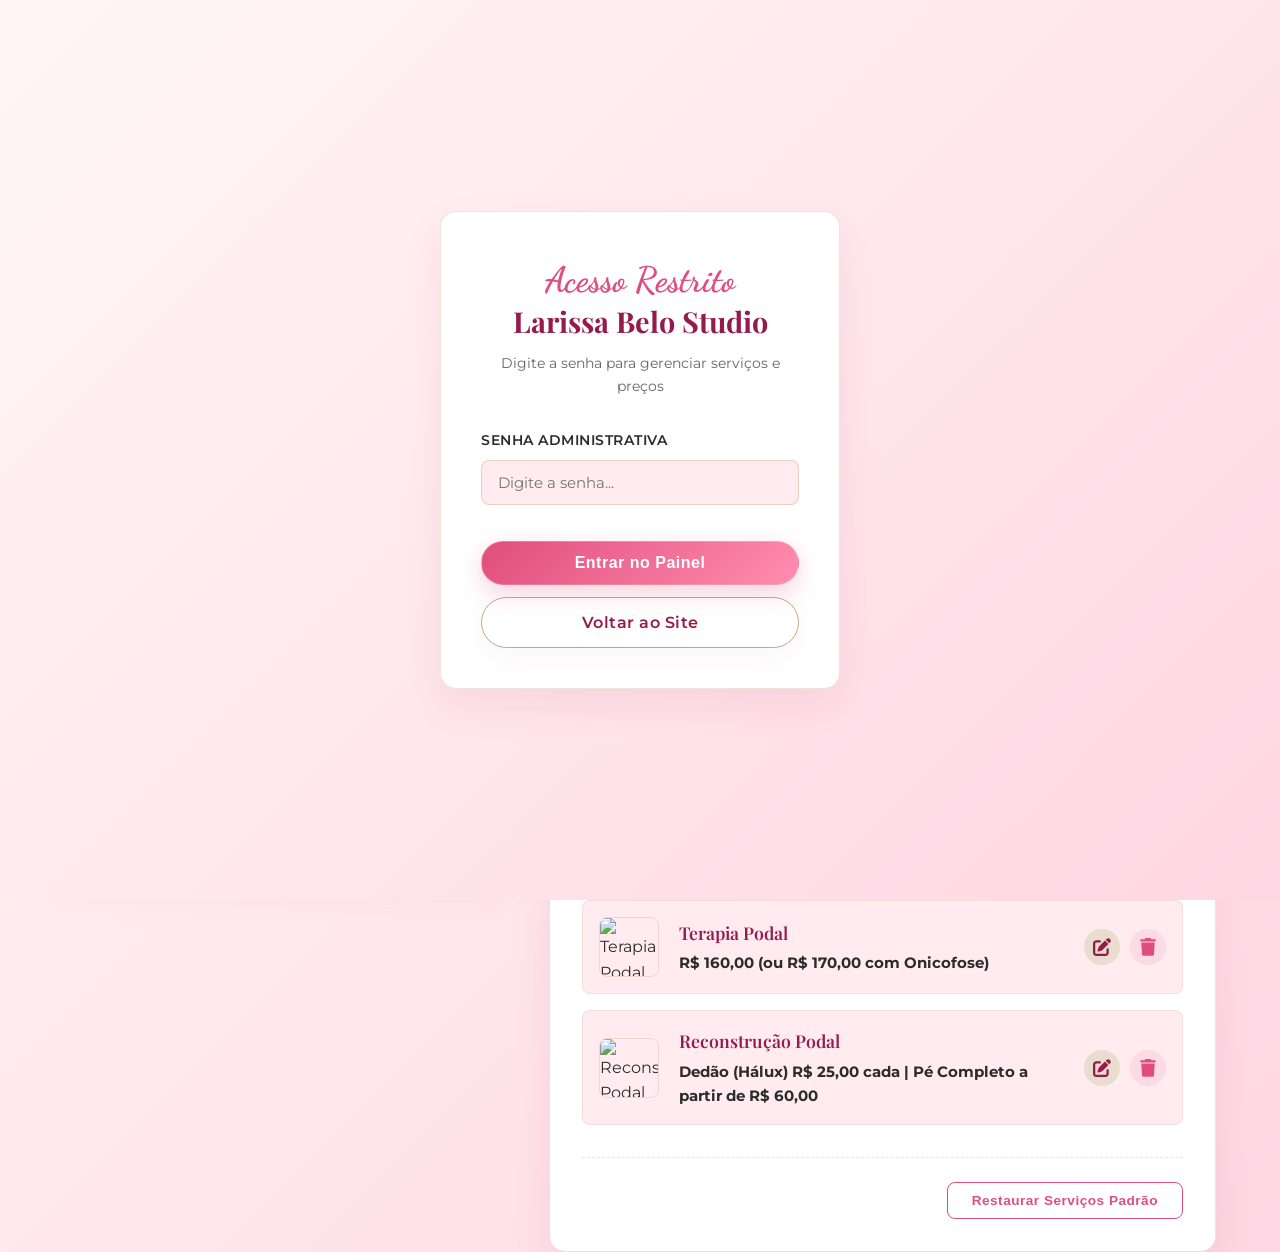
==== commit e897517d: "Design: Updated service image links to custom Pinterest/Unsplash assets" ====
--- a/dashboard.html
+++ b/dashboard.html
@@ -7,8 +7,95 @@
   
   <!-- CSS Link -->
   <link rel="stylesheet" href="style.css">
+  
+  <!-- Custom login styles -->
+  <style>
+    .login-overlay {
+      position: fixed;
+      top: 0;
+      left: 0;
+      width: 100vw;
+      height: 100vh;
+      background: var(--bg-gradient);
+      z-index: 10000;
+      display: flex;
+      align-items: center;
+      justify-content: center;
+      transition: opacity 0.4s ease, visibility 0.4s ease;
+    }
+    
+    .login-overlay.hidden {
+      opacity: 0;
+      visibility: hidden;
+      pointer-events: none;
+    }
+
+    .login-card {
+      background: var(--bg-card);
+      border-radius: var(--radius-md);
+      border: var(--border-gold);
+      box-shadow: var(--shadow-medium);
+      padding: 40px;
+      width: 90%;
+      max-width: 400px;
+      text-align: center;
+      animation: fadeInUp 0.6s ease;
+    }
+
+    .login-logo {
+      font-family: var(--font-title);
+      font-size: 1.8rem;
+      color: var(--text-marsala);
+      margin-bottom: 8px;
+      font-weight: 700;
+    }
+
+    .login-logo span {
+      font-family: var(--font-cursive);
+      color: var(--text-marsala-light);
+      display: block;
+      font-size: 2.2rem;
+      margin-bottom: -10px;
+    }
+
+    .login-subtitle {
+      font-size: 0.9rem;
+      color: var(--text-muted);
+      margin-bottom: 32px;
+    }
+
+    .login-error {
+      color: #E04E7D;
+      font-size: 0.85rem;
+      font-weight: 600;
+      margin-top: 12px;
+      display: none;
+    }
+  </style>
 </head>
 <body class="admin-page">
+
+  <!-- Login Password Protection Overlay -->
+  <div id="loginOverlay" class="login-overlay">
+    <div class="login-card">
+      <div class="login-logo">
+        <span>Acesso Restrito</span>
+        Larissa Belo Studio
+      </div>
+      <p class="login-subtitle">Digite a senha para gerenciar serviços e preços</p>
+      
+      <form id="loginForm">
+        <div class="form-group" style="text-align: left;">
+          <label for="loginPassword">Senha Administrativa</label>
+          <input type="password" id="loginPassword" class="form-control" placeholder="Digite a senha..." required autocomplete="current-password">
+          <div id="loginError" class="login-error">Senha incorreta! Tente novamente.</div>
+        </div>
+        
+        <button type="submit" class="btn btn-primary" style="width: 100%; padding: 12px; margin-top: 16px;">Entrar no Painel</button>
+        <a href="index.html" class="btn btn-secondary" style="width: 100%; padding: 12px; margin-top: 12px; display: block; text-align: center;">Voltar ao Site</a>
+      </form>
+    </div>
+  </div>
 
   <div class="container">
     <!-- Header Admin -->
@@ -99,53 +186,78 @@
         title: "Pedicure Sem Esmaltação",
         desc: "Cutilagem simples, remoção cuidadosa do excesso de cutículas e higienização profunda. Ideal para quem busca um aspecto limpo, saudável e extremamente natural.",
         price: "R$ 45,00",
-        image: "https://images.unsplash.com/photo-1544816155-12df9643f363?q=80&w=500&auto=format&fit=crop"
+        image: "https://static.stealthelook.com.br/wp-content/uploads/2024/04/naked-nails-unhas-sem-esmalte.jpg"
       },
       {
         id: "pedicure-tradicional",
         title: "Pedicure Tradicional Premium",
         desc: "Procedimento completo de autocuidado. Inclui cutilagem russa, detox da lâmina ungueal, polimento sutil, esmaltação perfeita e hidratação profunda.",
         price: "R$ 60,00",
-        image: "https://images.unsplash.com/photo-1522337360788-8b13dee7a37e?q=80&w=500&auto=format&fit=crop"
+        image: "https://i.pinimg.com/736x/7b/fc/70/7bfc701bd8ac9a4a602a7769efc62fd5.jpg"
       },
       {
         id: "pedicure-onicofose",
         title: "Pedicure com Onicofose",
         desc: "Alívio imediato para excesso de pele nas laterais das unhas, sensibilidade e dor. Cuidados profundos, higienização rigorosa, hidratação e massagem relaxante no massageador de pés (10 a 15 min). Duração de 1h40 a 2h.",
         price: "R$ 80,00",
-        image: "https://images.unsplash.com/photo-1600334089648-b0d9d3028eb2?q=80&w=500&auto=format&fit=crop"
+        image: "https://encrypted-tbn0.gstatic.com/images?q=tbn:ANd9GcT_ySOJI_qllXX9XfaJj7-fCwIv6WWlmQA6hWCoyBthZnklWv_HQLl11v4&s=10"
       },
       {
         id: "esmaltacao-gel",
         title: "Esmaltação em Gel",
         desc: "Esmaltação moderna com secagem em cabine LED. Proporciona brilho espelhado intenso e durabilidade incrível. Manutenção recomendada em até 30 dias.",
         price: "R$ 95,00 (ou R$ 110,00 com Onicofose)",
-        image: "https://images.unsplash.com/photo-1519699047748-de8e457a634e?q=80&w=500&auto=format&fit=crop"
+        image: "https://encrypted-tbn0.gstatic.com/images?q=tbn:ANd9GcSE6XClq9IBw14uC4Z6KAy7g53EKNiEYj2CuojqzjkgMK8Mbgz2ZGNFsXQ&s=10"
       },
       {
         id: "plastica-pes",
         title: "Plástica dos Pés",
         desc: "Saúde, renovação celular e alívio completo. Conta com isolamento plantar, remoção indolor de calosidades acumuladas, lixamento elétrico preciso, aplicação de parafina fria e massagem relaxante com massageador.",
         price: "R$ 140,00 (ou R$ 150,00 com Onicofose)",
-        image: "https://images.unsplash.com/photo-1519699047748-de8e457a634e?q=80&w=500&auto=format&fit=crop"
+        image: "https://www.ctbelezaecia.com.br/wp-content/uploads/2021/10/O-que-e-feito-na-Plastica-dos-Pes.jpeg"
       },
       {
         id: "terapia-podal",
         title: "Terapia Podal",
         desc: "Tratamento ultra-profundo ideal para pés com rachaduras, ressecamento severo ou cansaço acumulado. Aplicação de emoliente especial, lixamento, hidromassagem morna enriquecida com rosas e sais minerais, finalizado com massageador de pés.",
         price: "R$ 160,00 (ou R$ 170,00 com Onicofose)",
-        image: "https://images.unsplash.com/photo-1519699047748-de8e457a634e?q=80&w=500&auto=format&fit=crop"
+        image: "https://encrypted-tbn0.gstatic.com/images?q=tbn:ANd9GcSA6G6YcNlrfoLuEtXkI2TIMPGt2jzMczIxIXZ-g2Mr5FSoaZ80uo_yeME&s=10"
       },
       {
         id: "reconstrucao-podal",
         title: "Reconstrução Podal",
         desc: "Técnica restauradora de unhas com quebras profundas, deformidades ou fragilidades extremas. Utiliza tips podal de alta tecnologia ou molde F1 para reconstruir a ungueal com naturalidade. *Valor adicional ao procedimento base.*",
         price: "Dedão (Hálux) R$ 25,00 cada | Pé Completo a partir de R$ 60,00",
-        image: "https://images.unsplash.com/photo-1522337360788-8b13dee7a37e?q=80&w=500&auto=format&fit=crop"
+        image: "https://encrypted-tbn0.gstatic.com/images?q=tbn:ANd9GcQw5UjUv5RoWKqv4GAZKOli80fSVkR5n3dqOT5P0Vs5NY7hvo_6cbmo6b_Y&s=10"
       }
     ];
 
     document.addEventListener('DOMContentLoaded', () => {
+      // --- Authentication Check ---
+      const loginOverlay = document.getElementById('loginOverlay');
+      const loginForm = document.getElementById('loginForm');
+      const loginPassword = document.getElementById('loginPassword');
+      const loginError = document.getElementById('loginError');
+
+      // Check session authentication
+      if (sessionStorage.getItem('larissabelo_auth') === 'true') {
+        loginOverlay.classList.add('hidden');
+      }
+
+      loginForm.addEventListener('submit', (e) => {
+        e.preventDefault();
+        const pwd = loginPassword.value;
+        if (pwd === 'wl2026!') {
+          sessionStorage.setItem('larissabelo_auth', 'true');
+          loginOverlay.classList.add('hidden');
+          showAlert('Acesso concedido com sucesso!');
+        } else {
+          loginError.style.display = 'block';
+          loginPassword.value = '';
+          loginPassword.focus();
+        }
+      });
+
       const serviceForm = document.getElementById('serviceForm');
       const serviceIdInput = document.getElementById('serviceId');
       const serviceTitleInput = document.getElementById('serviceTitle');
@@ -169,15 +281,15 @@
 
       // Retrieve services from localStorage
       const getServices = () => {
-        if (!localStorage.getItem('larissabelo_services_v4')) {
-          localStorage.setItem('larissabelo_services_v4', JSON.stringify(DEFAULT_SERVICES));
+        if (!localStorage.getItem('larissabelo_services_v5')) {
+          localStorage.setItem('larissabelo_services_v5', JSON.stringify(DEFAULT_SERVICES));
         }
-        return JSON.parse(localStorage.getItem('larissabelo_services_v4'));
+        return JSON.parse(localStorage.getItem('larissabelo_services_v5'));
       };
 
       // Save services to localStorage
       const saveServices = (services) => {
-        localStorage.setItem('larissabelo_services_v4', JSON.stringify(services));
+        localStorage.setItem('larissabelo_services_v5', JSON.stringify(services));
       };
 
       // Reset Form State
@@ -302,7 +414,7 @@
       // Restore Defaults
       btnRestoreDefaults.addEventListener('click', () => {
         if (confirm('Deseja realmente restaurar os 7 serviços originais? Isso apagará as alterações personalizadas.')) {
-          localStorage.setItem('larissabelo_services_v4', JSON.stringify(DEFAULT_SERVICES));
+          localStorage.setItem('larissabelo_services_v5', JSON.stringify(DEFAULT_SERVICES));
           renderServices();
           resetForm();
           showAlert('Serviços padrão restaurados com sucesso!');
--- a/style.css
+++ b/style.css
@@ -2,14 +2,14 @@
 
 :root {
   /* Color Palette */
-  --bg-gradient: linear-gradient(135deg, #FFF9FA 0%, #FFF0F3 40%, #FFE5EC 100%);
-  --bg-soft-pink: #FFF0F3;
+  --bg-gradient: linear-gradient(135deg, #FFF5F7 0%, #FFEBF0 40%, #FFD6E3 100%);
+  --bg-soft-pink: #FFEBF0;
   --bg-card: #FFFFFF;
   --accent-gold: #C5A880;
   --accent-gold-dark: #A6865A;
   --accent-gold-light: #E8DDCE;
-  --text-marsala: #9C2A53; /* Deep luxury rose-berry */
-  --text-marsala-light: #DF7394; /* Soft rose pink */
+  --text-marsala: #941B4A; /* Pure deep pink (no marsala/burgundy) */
+  --text-marsala-light: #E04E7D; /* Vibrant light pink */
   --text-dark: #2C2C2C;
   --text-muted: #666666;
   
@@ -19,10 +19,10 @@
   --font-body: 'Montserrat', sans-serif;
   
   /* Layout & Shadows */
-  --shadow-light: 0 8px 32px 0 rgba(156, 42, 83, 0.04);
-  --shadow-medium: 0 16px 40px 0 rgba(156, 42, 83, 0.08);
+  --shadow-light: 0 8px 32px 0 rgba(148, 27, 74, 0.04);
+  --shadow-medium: 0 16px 40px 0 rgba(148, 27, 74, 0.08);
   --shadow-gold: 0 8px 20px 0 rgba(197, 168, 128, 0.25);
-  --shadow-marsala: 0 8px 25px 0 rgba(156, 42, 83, 0.2);
+  --shadow-marsala: 0 8px 25px 0 rgba(148, 27, 74, 0.2);
   --border-glass: rgba(255, 255, 255, 0.4);
   --border-gold: 1px solid rgba(197, 168, 128, 0.3);
   
@@ -158,15 +158,16 @@
 }
 
 .btn-primary {
-  background: linear-gradient(135deg, var(--text-marsala) 0%, var(--text-marsala-light) 100%);
+  background: linear-gradient(135deg, #E04E7D 0%, #FF8DAF 100%);
   color: #FFFFFF !important;
-  box-shadow: var(--shadow-marsala);
-  border: 1px solid rgba(255, 255, 255, 0.1);
+  box-shadow: 0 8px 25px rgba(224, 78, 125, 0.25);
+  border: 1px solid rgba(255, 255, 255, 0.2);
 }
 
 .btn-primary:hover {
   transform: translateY(-4px);
-  box-shadow: 0 12px 30px rgba(138, 37, 66, 0.35);
+  background: linear-gradient(135deg, #C23A65 0%, #E04E7D 100%);
+  box-shadow: 0 12px 30px rgba(224, 78, 125, 0.4);
   color: #FFFFFF !important;
 }
 
@@ -710,7 +711,7 @@
 
 .service-price {
   font-family: var(--font-title);
-  font-size: 1.5rem;
+  font-size: 1.15rem;
   color: var(--text-marsala);
   font-weight: 700;
 }
@@ -1353,7 +1354,7 @@
 }
 
 .btn-danger-outline:hover {
-  background: rgba(223, 115, 148, 0.05);
+  background: rgba(224, 78, 125, 0.05);
   transform: translateY(-2px);
 }
 
@@ -1436,7 +1437,7 @@
 }
 
 .btn-action-delete {
-  background-color: rgba(223, 115, 148, 0.1);
+  background-color: rgba(224, 78, 125, 0.1);
   color: var(--text-marsala-light);
 }
 
